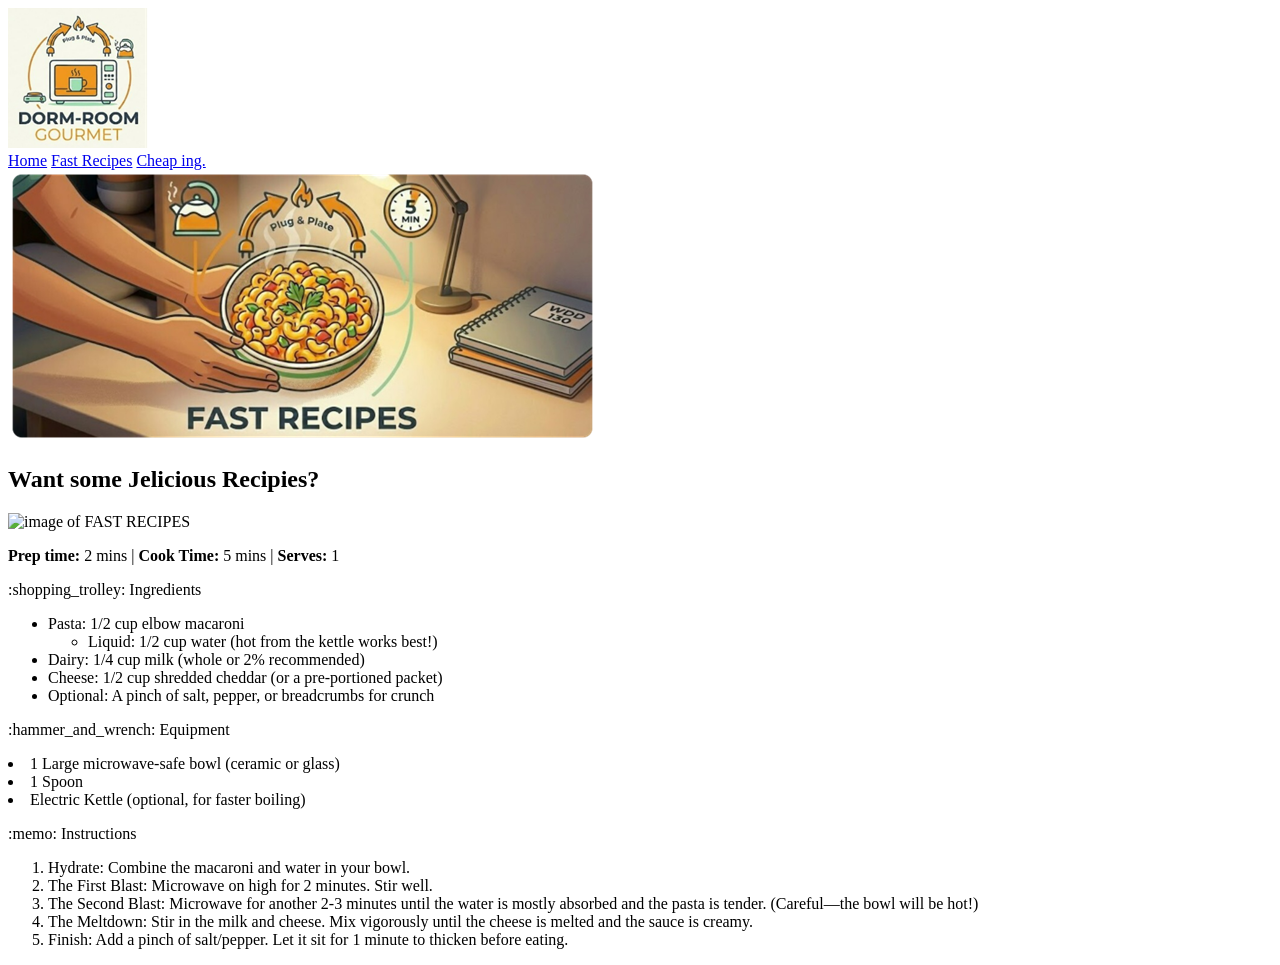
==== fast_recipes.html @ 4f95b5c5 "Update fast_recipes.html" ====
<!DOCTYPE html>
<html lang="en">
<head>
    <meta charset="UTF-8">
    <meta name="viewport" content="width=device-width, initial-scale=1.0">
    <title>Hendricks, Parker's Fast Recipes Page</title>
</head>
<body>
 <header>
   <div class="navigation">
    <a id="icon_link" href="index.html">
    <img class="icon-header" src="images/logo.png" alt="DORM-ROOM logo">
    </a>
    <nav>
        <a class="home" href="index.html"><span>Home</span></a>
        <a class="web" href="fast_recipes.html"><span>Fast Recipes</span></a>
        <a class="ice" href="cheap_ing.html"><span>Cheap ing.</span></a>
    </nav>
    </div>
    <img id="hero-img" src="images/fastrecipes_hero.png" alt="image of FAST RECIPES">
 </header>
 <main>
 <section>
    <h1>Want some Jelicious Recipies?</h1>
     <img src="images/recipes.png" alt="image of FAST RECIPES">
     <p><strong>Prep time:</strong> 2 mins | <strong>Cook Time:</strong> 5 mins | <strong>Serves:</strong> 1</p>
     <p>:shopping_trolley: Ingredients</p>
    <ul>
    <li>Pasta: 1/2 cup elbow macaroni </li>
         <ul><li>Liquid: 1/2 cup water (hot from the kettle works best!)</li></ul>
    <li>Dairy: 1/4 cup milk (whole or 2% recommended) </li>
    <li>Cheese: 1/2 cup shredded cheddar (or a pre-portioned packet) </li>
    <li>Optional: A pinch of salt, pepper, or breadcrumbs for crunch </li>
    </ul>
     <p>:hammer_and_wrench: Equipment</p>
     <li>1 Large microwave-safe bowl (ceramic or glass) </li>
     <li>1 Spoon </li>
     <li>Electric Kettle (optional, for faster boiling) </li>
     <p>:memo: Instructions</p>
     <ol>
         <li>Hydrate: Combine the macaroni and water in your bowl. </li>
         <li>The First Blast: Microwave on high for 2 minutes. Stir well. </li>
         <li>The Second Blast: Microwave for another 2-3 minutes until the water is mostly absorbed and the pasta is tender. (Careful—the bowl will be hot!) </li>
         <li>The Meltdown: Stir in the milk and cheese. Mix vigorously until the cheese is melted and the sauce is creamy. </li>
         <li>Finish: Add a pinch of salt/pepper. Let it sit for 1 minute to thicken before eating. </li>
     </ol>
 </section>
</body>
</html>
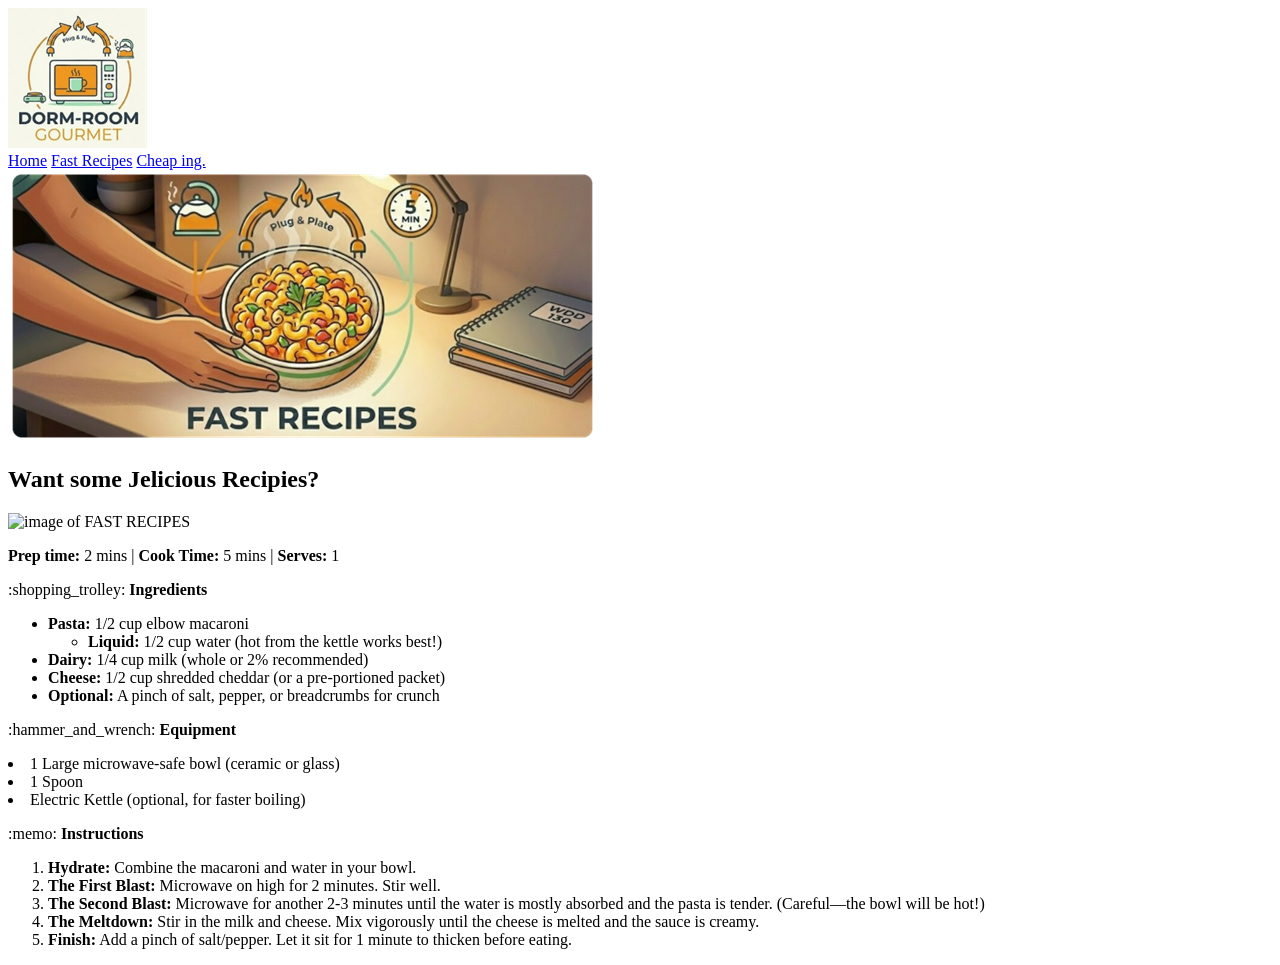
==== commit 1207ffa7: "Update fast_recipes.html" ====
--- a/fast_recipes.html
+++ b/fast_recipes.html
@@ -24,25 +24,27 @@
     <h1>Want some Jelicious Recipies?</h1>
      <img src="images/recipes.png" alt="image of FAST RECIPES">
      <p><strong>Prep time:</strong> 2 mins | <strong>Cook Time:</strong> 5 mins | <strong>Serves:</strong> 1</p>
-     <p>:shopping_trolley: Ingredients</p>
+     <p>:shopping_trolley: <strong>Ingredients</strong></p>
     <ul>
-    <li>Pasta: 1/2 cup elbow macaroni </li>
-         <ul><li>Liquid: 1/2 cup water (hot from the kettle works best!)</li></ul>
-    <li>Dairy: 1/4 cup milk (whole or 2% recommended) </li>
-    <li>Cheese: 1/2 cup shredded cheddar (or a pre-portioned packet) </li>
-    <li>Optional: A pinch of salt, pepper, or breadcrumbs for crunch </li>
+    <li><strong>Pasta:</strong> 1/2 cup elbow macaroni </li>
+         <ul>
+             <li><strong>Liquid:</strong> 1/2 cup water (hot from the kettle works best!)</li>
+         </ul>
+    <li><strong>Dairy:</strong> 1/4 cup milk (whole or 2% recommended) </li>
+    <li><strong>Cheese:</strong> 1/2 cup shredded cheddar (or a pre-portioned packet) </li>
+    <li><strong>Optional:</strong> A pinch of salt, pepper, or breadcrumbs for crunch </li>
     </ul>
-     <p>:hammer_and_wrench: Equipment</p>
+     <p>:hammer_and_wrench: <strong>Equipment</strong></p>
      <li>1 Large microwave-safe bowl (ceramic or glass) </li>
      <li>1 Spoon </li>
      <li>Electric Kettle (optional, for faster boiling) </li>
-     <p>:memo: Instructions</p>
+     <p>:memo: <strong>Instructions</strong></p>
      <ol>
-         <li>Hydrate: Combine the macaroni and water in your bowl. </li>
-         <li>The First Blast: Microwave on high for 2 minutes. Stir well. </li>
-         <li>The Second Blast: Microwave for another 2-3 minutes until the water is mostly absorbed and the pasta is tender. (Careful—the bowl will be hot!) </li>
-         <li>The Meltdown: Stir in the milk and cheese. Mix vigorously until the cheese is melted and the sauce is creamy. </li>
-         <li>Finish: Add a pinch of salt/pepper. Let it sit for 1 minute to thicken before eating. </li>
+         <li><strong>Hydrate:</strong> Combine the macaroni and water in your bowl. </li>
+         <li><strong>The First Blast:</strong> Microwave on high for 2 minutes. Stir well. </li>
+         <li><strong>The Second Blast:</strong> Microwave for another 2-3 minutes until the water is mostly absorbed and the pasta is tender. (Careful—the bowl will be hot!) </li>
+         <li><strong>The Meltdown:</strong> Stir in the milk and cheese. Mix vigorously until the cheese is melted and the sauce is creamy. </li>
+         <li><strong>Finish:</strong> Add a pinch of salt/pepper. Let it sit for 1 minute to thicken before eating. </li>
      </ol>
  </section>
 </body>
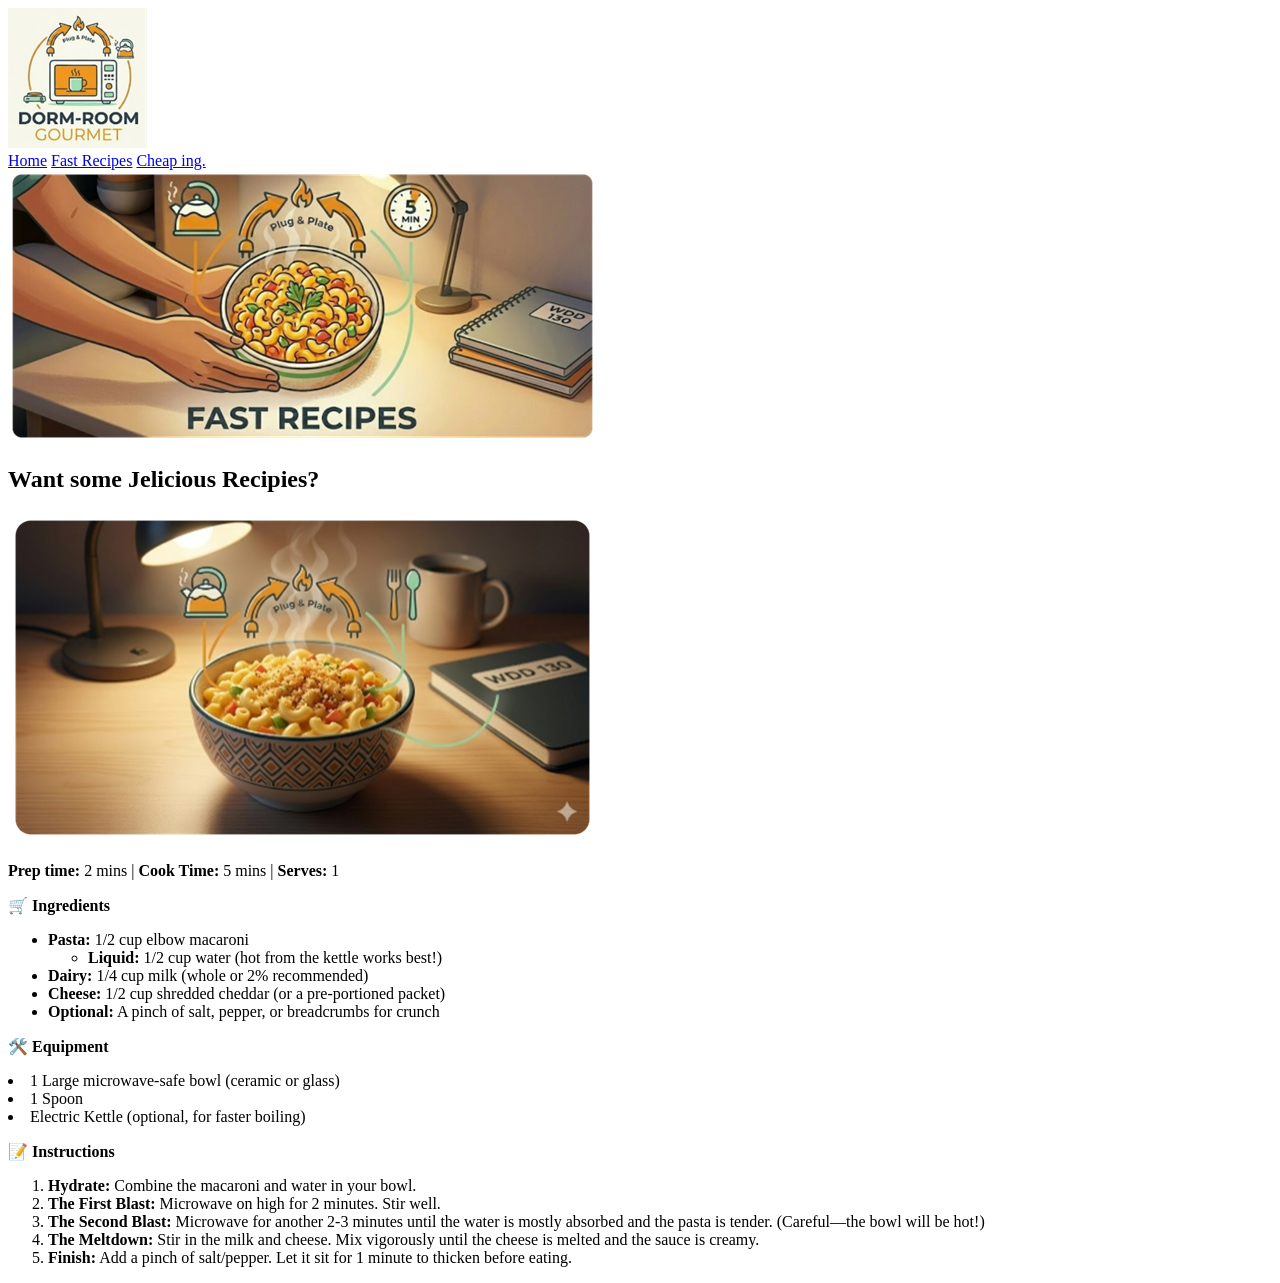
==== commit fa0ed6b2: "Update fast_recipes.html" ====
--- a/fast_recipes.html
+++ b/fast_recipes.html
@@ -22,9 +22,9 @@
  <main>
  <section>
     <h1>Want some Jelicious Recipies?</h1>
-     <img src="images/recipes.png" alt="image of FAST RECIPES">
+     <img src="images/recipe.png" alt="image of FAST RECIPES">
      <p><strong>Prep time:</strong> 2 mins | <strong>Cook Time:</strong> 5 mins | <strong>Serves:</strong> 1</p>
-     <p>:shopping_trolley: <strong>Ingredients</strong></p>
+     <p>🛒 <strong>Ingredients</strong></p>
     <ul>
     <li><strong>Pasta:</strong> 1/2 cup elbow macaroni </li>
          <ul>
@@ -34,11 +34,11 @@
     <li><strong>Cheese:</strong> 1/2 cup shredded cheddar (or a pre-portioned packet) </li>
     <li><strong>Optional:</strong> A pinch of salt, pepper, or breadcrumbs for crunch </li>
     </ul>
-     <p>:hammer_and_wrench: <strong>Equipment</strong></p>
+     <p>🛠️ <strong>Equipment</strong></p>
      <li>1 Large microwave-safe bowl (ceramic or glass) </li>
      <li>1 Spoon </li>
      <li>Electric Kettle (optional, for faster boiling) </li>
-     <p>:memo: <strong>Instructions</strong></p>
+     <p>📝 <strong>Instructions</strong></p>
      <ol>
          <li><strong>Hydrate:</strong> Combine the macaroni and water in your bowl. </li>
          <li><strong>The First Blast:</strong> Microwave on high for 2 minutes. Stir well. </li>
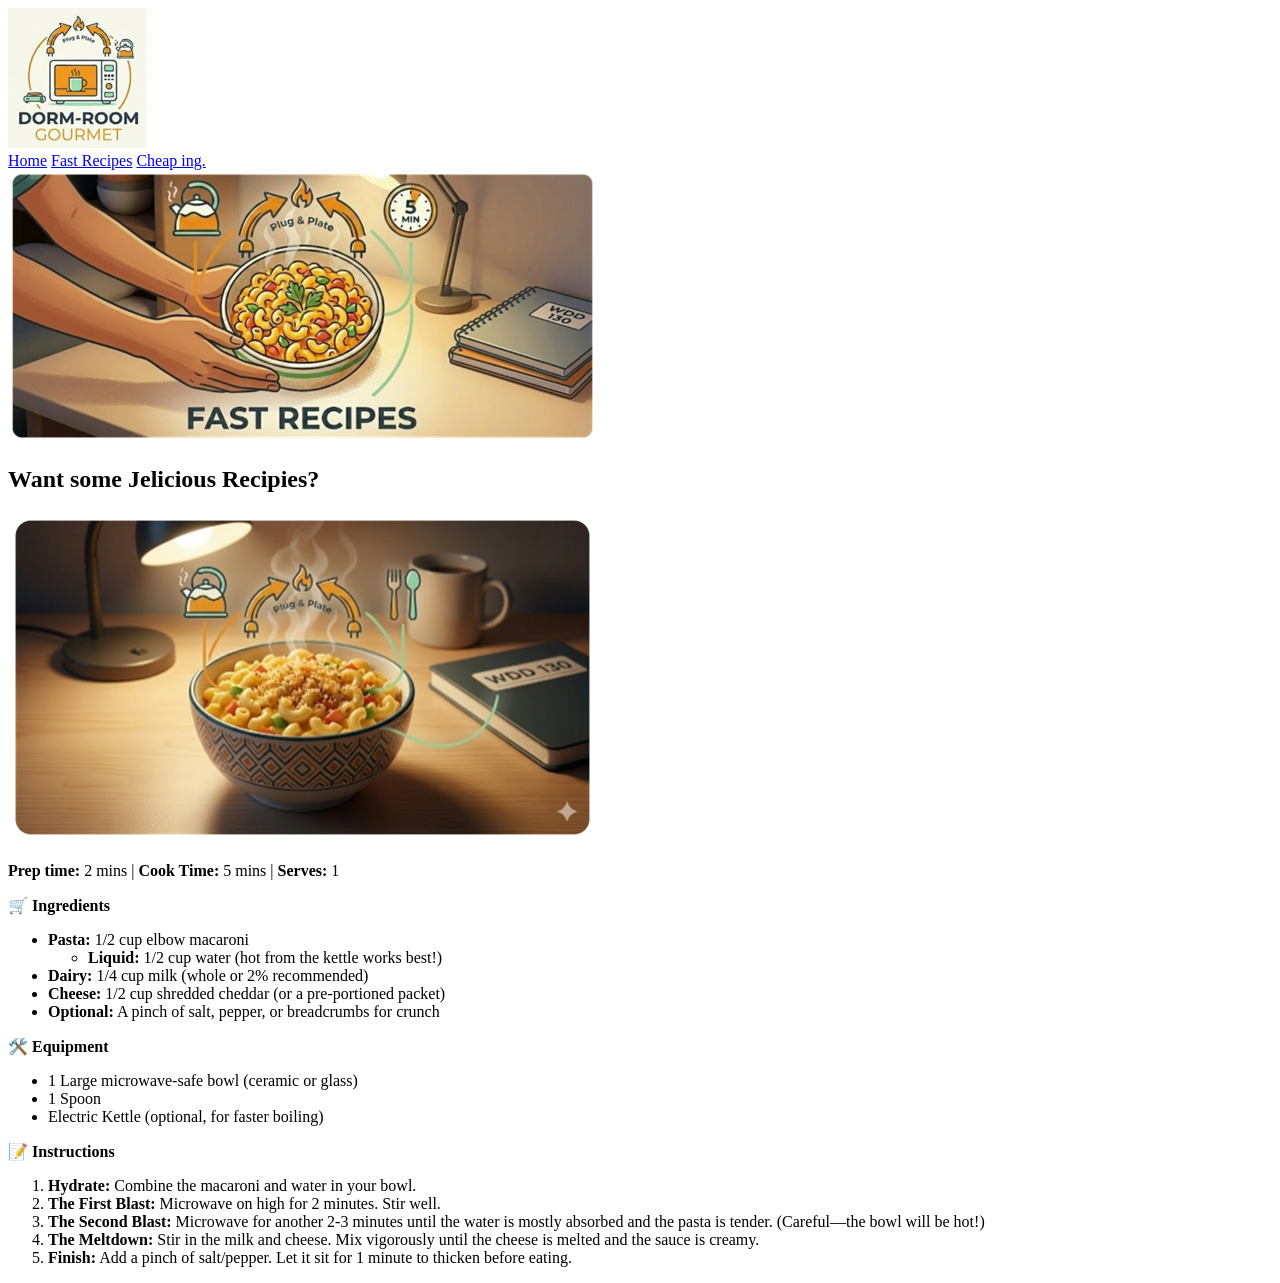
==== commit 0ebe3bc9: "Update fast_recipes.html" ====
--- a/fast_recipes.html
+++ b/fast_recipes.html
@@ -35,9 +35,11 @@
     <li><strong>Optional:</strong> A pinch of salt, pepper, or breadcrumbs for crunch </li>
     </ul>
      <p>🛠️ <strong>Equipment</strong></p>
+     <ul>
      <li>1 Large microwave-safe bowl (ceramic or glass) </li>
      <li>1 Spoon </li>
      <li>Electric Kettle (optional, for faster boiling) </li>
+     </ul>
      <p>📝 <strong>Instructions</strong></p>
      <ol>
          <li><strong>Hydrate:</strong> Combine the macaroni and water in your bowl. </li>
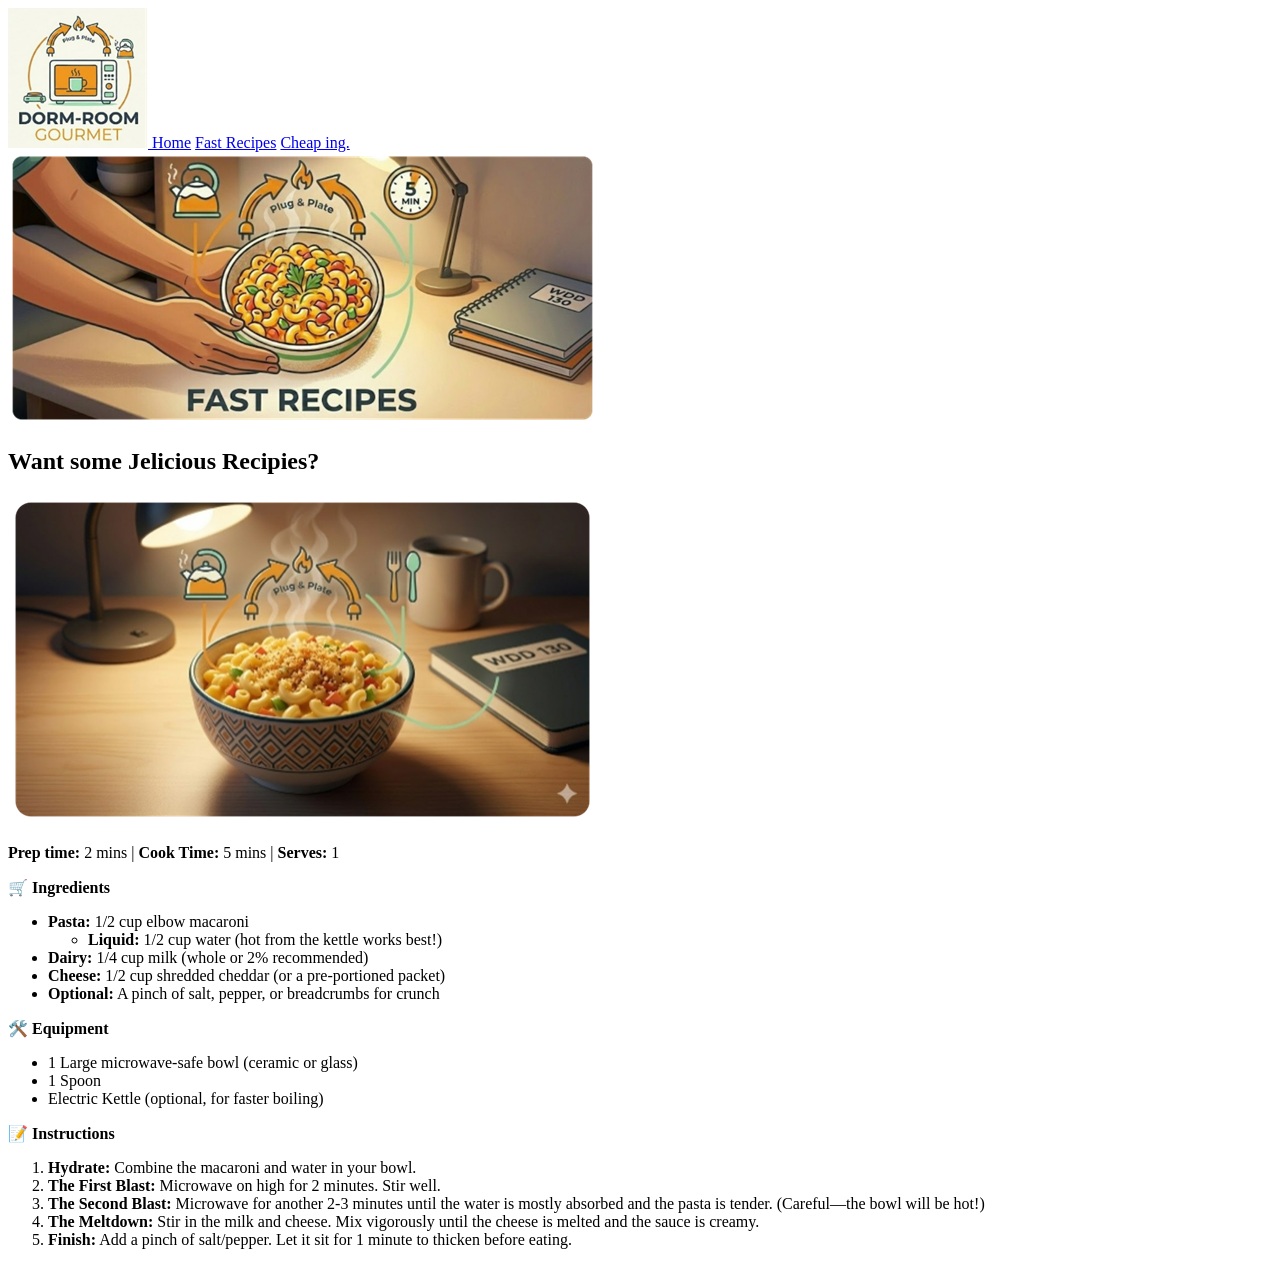
==== commit 9d0d8ef4: "Update fast_recipes.html" ====
--- a/fast_recipes.html
+++ b/fast_recipes.html
@@ -1,5 +1,6 @@
 <!DOCTYPE html>
 <html lang="en">
+<link rel="stylesheet" href="page2.css">
 <head>
     <meta charset="UTF-8">
     <meta name="viewport" content="width=device-width, initial-scale=1.0">
@@ -7,22 +8,21 @@
 </head>
 <body>
  <header>
-   <div class="navigation">
-    <a id="icon_link" href="index.html">
+    <nav>
+         <a id="icon_link" href="index.html">
     <img class="icon-header" src="images/logo.png" alt="DORM-ROOM logo">
     </a>
-    <nav>
         <a class="home" href="index.html"><span>Home</span></a>
-        <a class="web" href="fast_recipes.html"><span>Fast Recipes</span></a>
-        <a class="ice" href="cheap_ing.html"><span>Cheap ing.</span></a>
+        <a class="page2" href="fast_recipes.html"><span>Fast Recipes</span></a>
+        <a class="page3" href="cheap_ing.html"><span>Cheap ing.</span></a>
     </nav>
-    </div>
-    <img id="hero-img" src="images/fastrecipes_hero.png" alt="image of FAST RECIPES">
  </header>
  <main>
+    <img id="hero-img" src="images/fastrecipes_hero.png" alt="image of FAST RECIPES">
  <section>
     <h1>Want some Jelicious Recipies?</h1>
-     <img src="images/recipe.png" alt="image of FAST RECIPES">
+     <img class="photo3" src="images/recipe.png" alt="image of FAST RECIPES">
+     <div class="list">
      <p><strong>Prep time:</strong> 2 mins | <strong>Cook Time:</strong> 5 mins | <strong>Serves:</strong> 1</p>
      <p>🛒 <strong>Ingredients</strong></p>
     <ul>
@@ -48,6 +48,8 @@
          <li><strong>The Meltdown:</strong> Stir in the milk and cheese. Mix vigorously until the cheese is melted and the sauce is creamy. </li>
          <li><strong>Finish:</strong> Add a pinch of salt/pepper. Let it sit for 1 minute to thicken before eating. </li>
      </ol>
+     </div>
  </section>
+ </main>
 </body>
 </html>
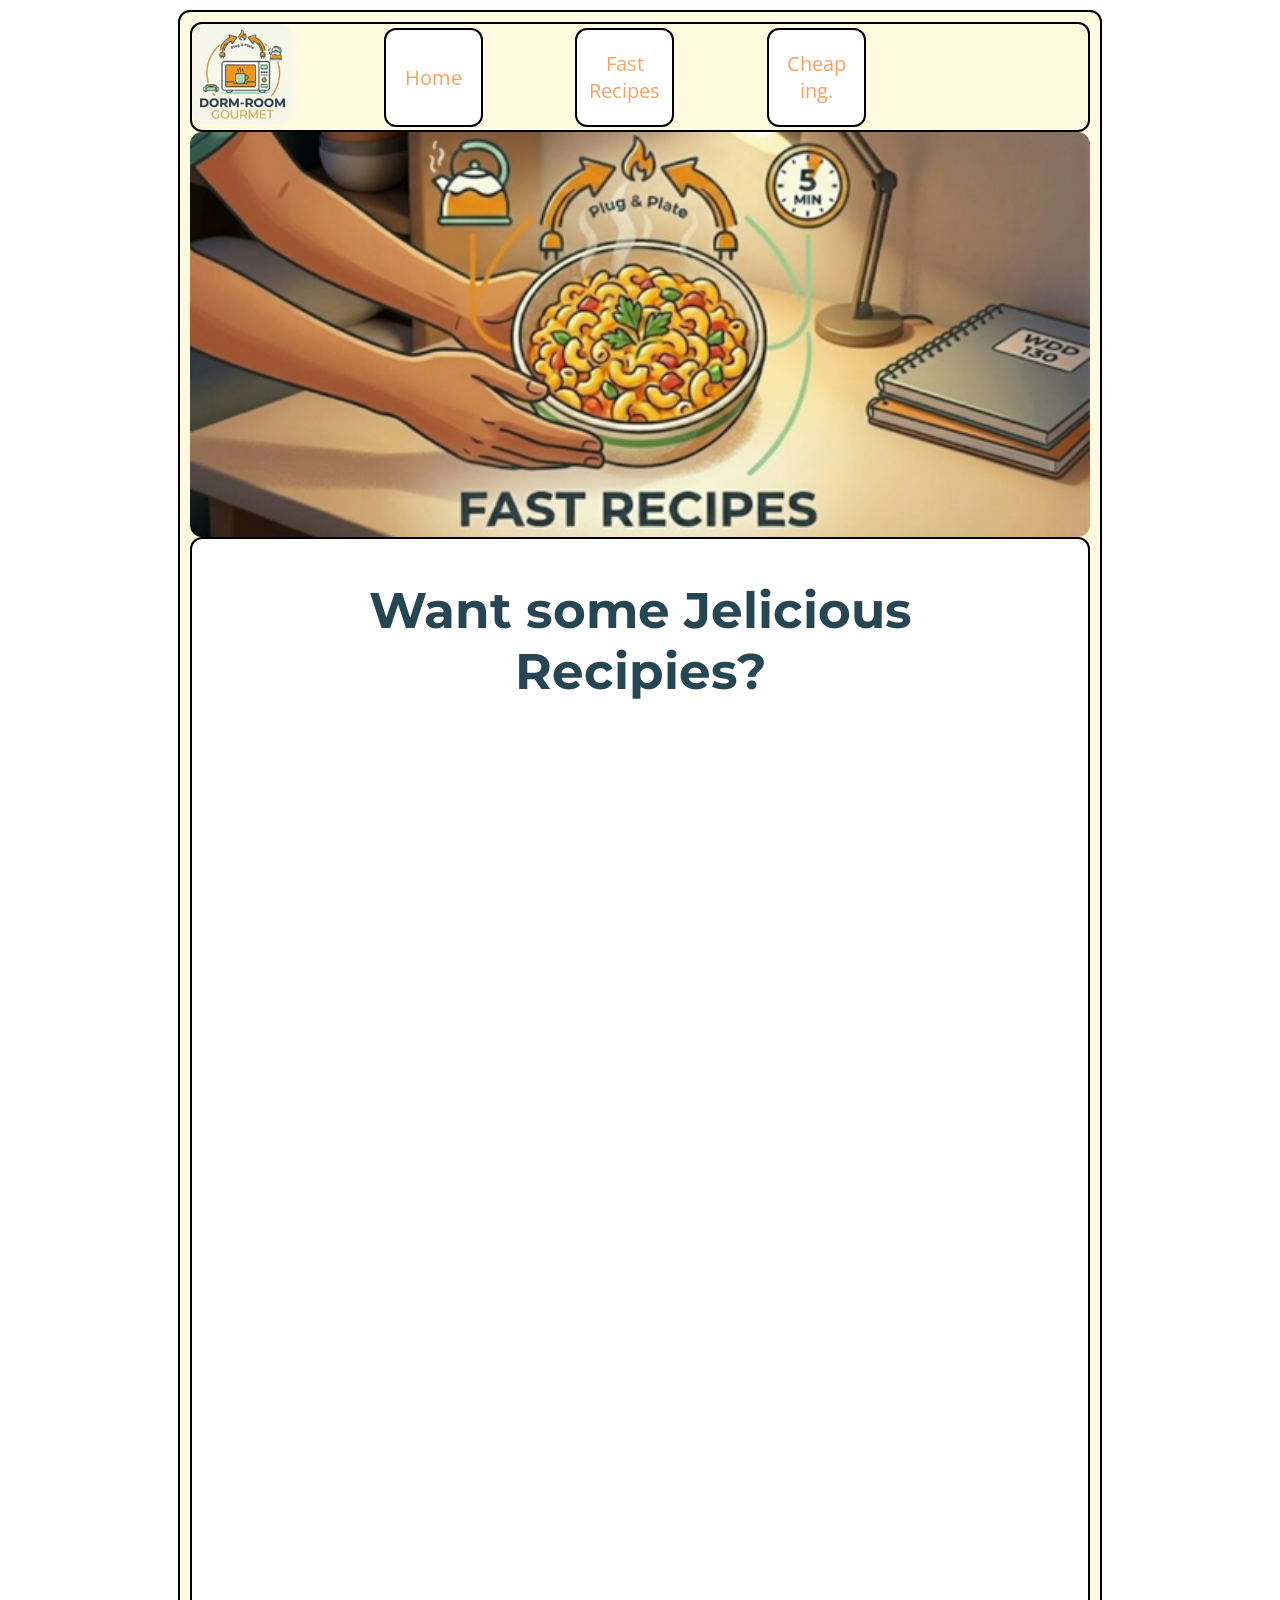
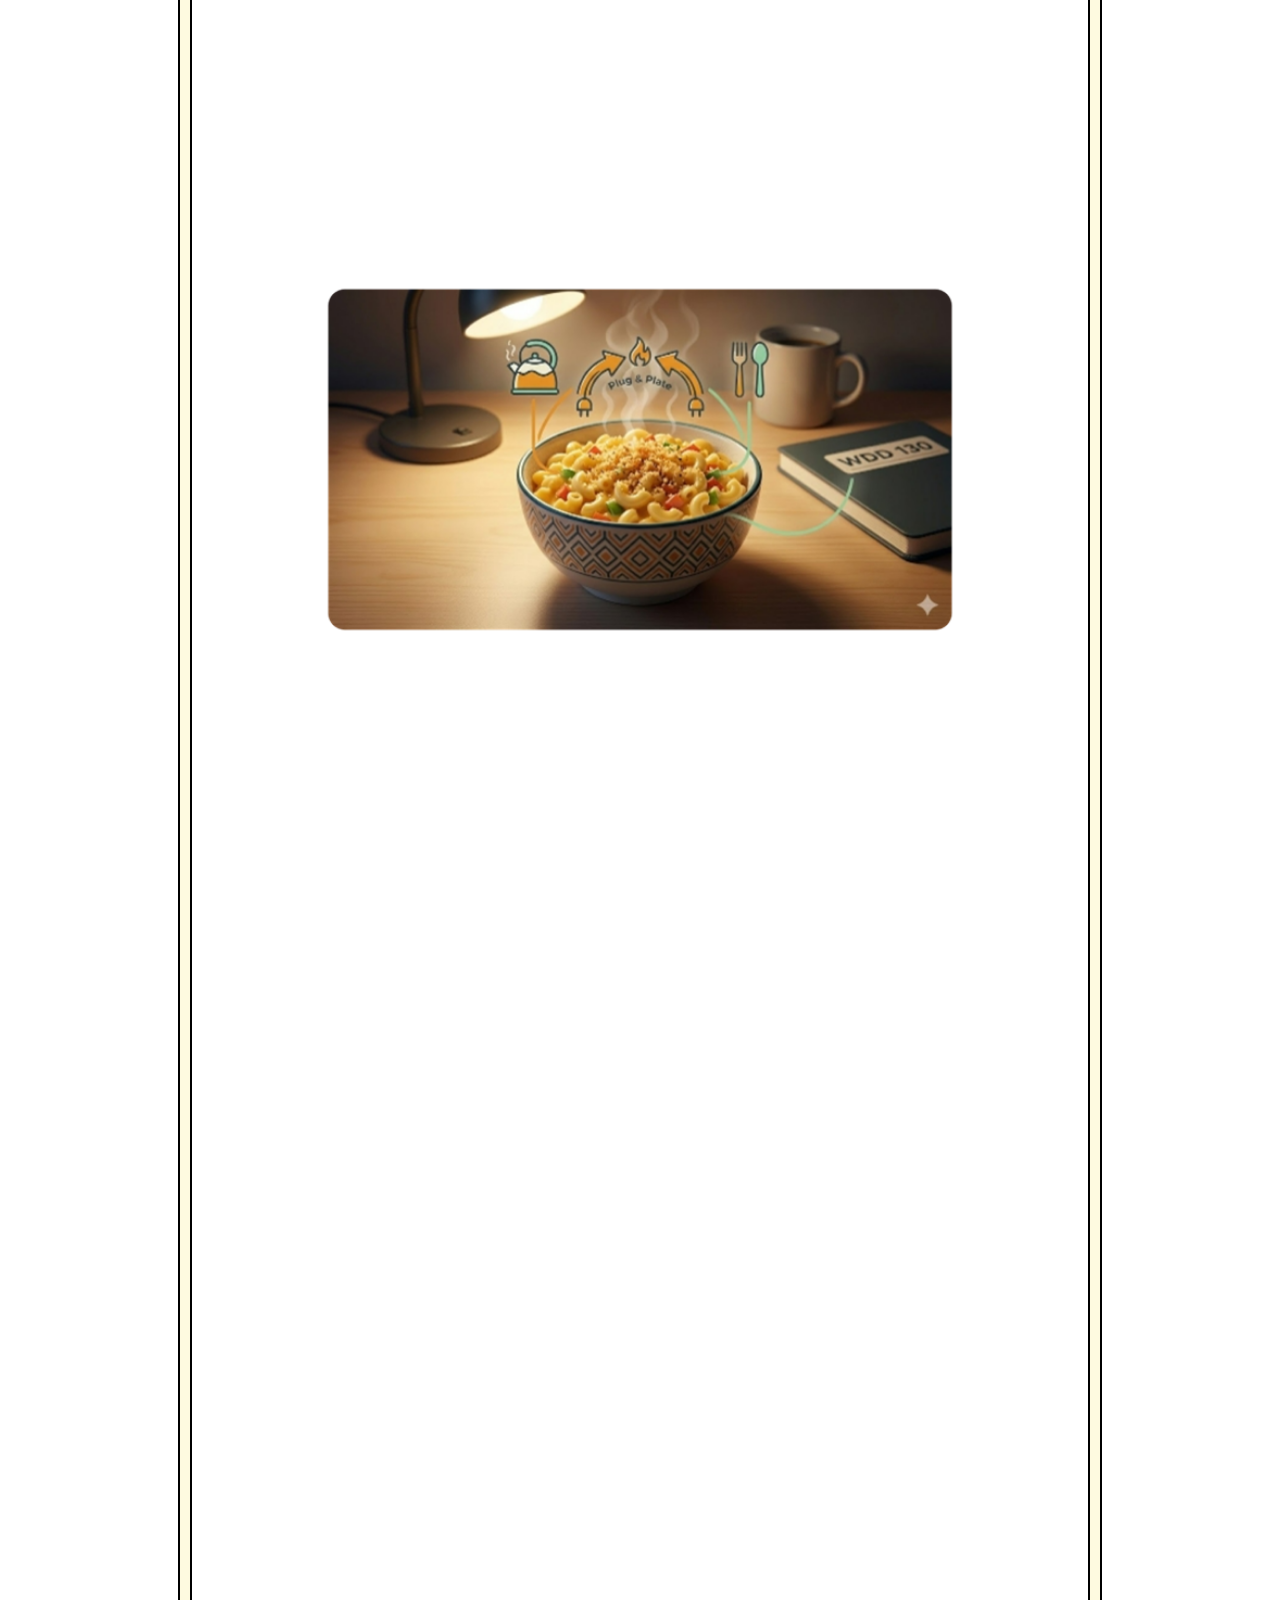
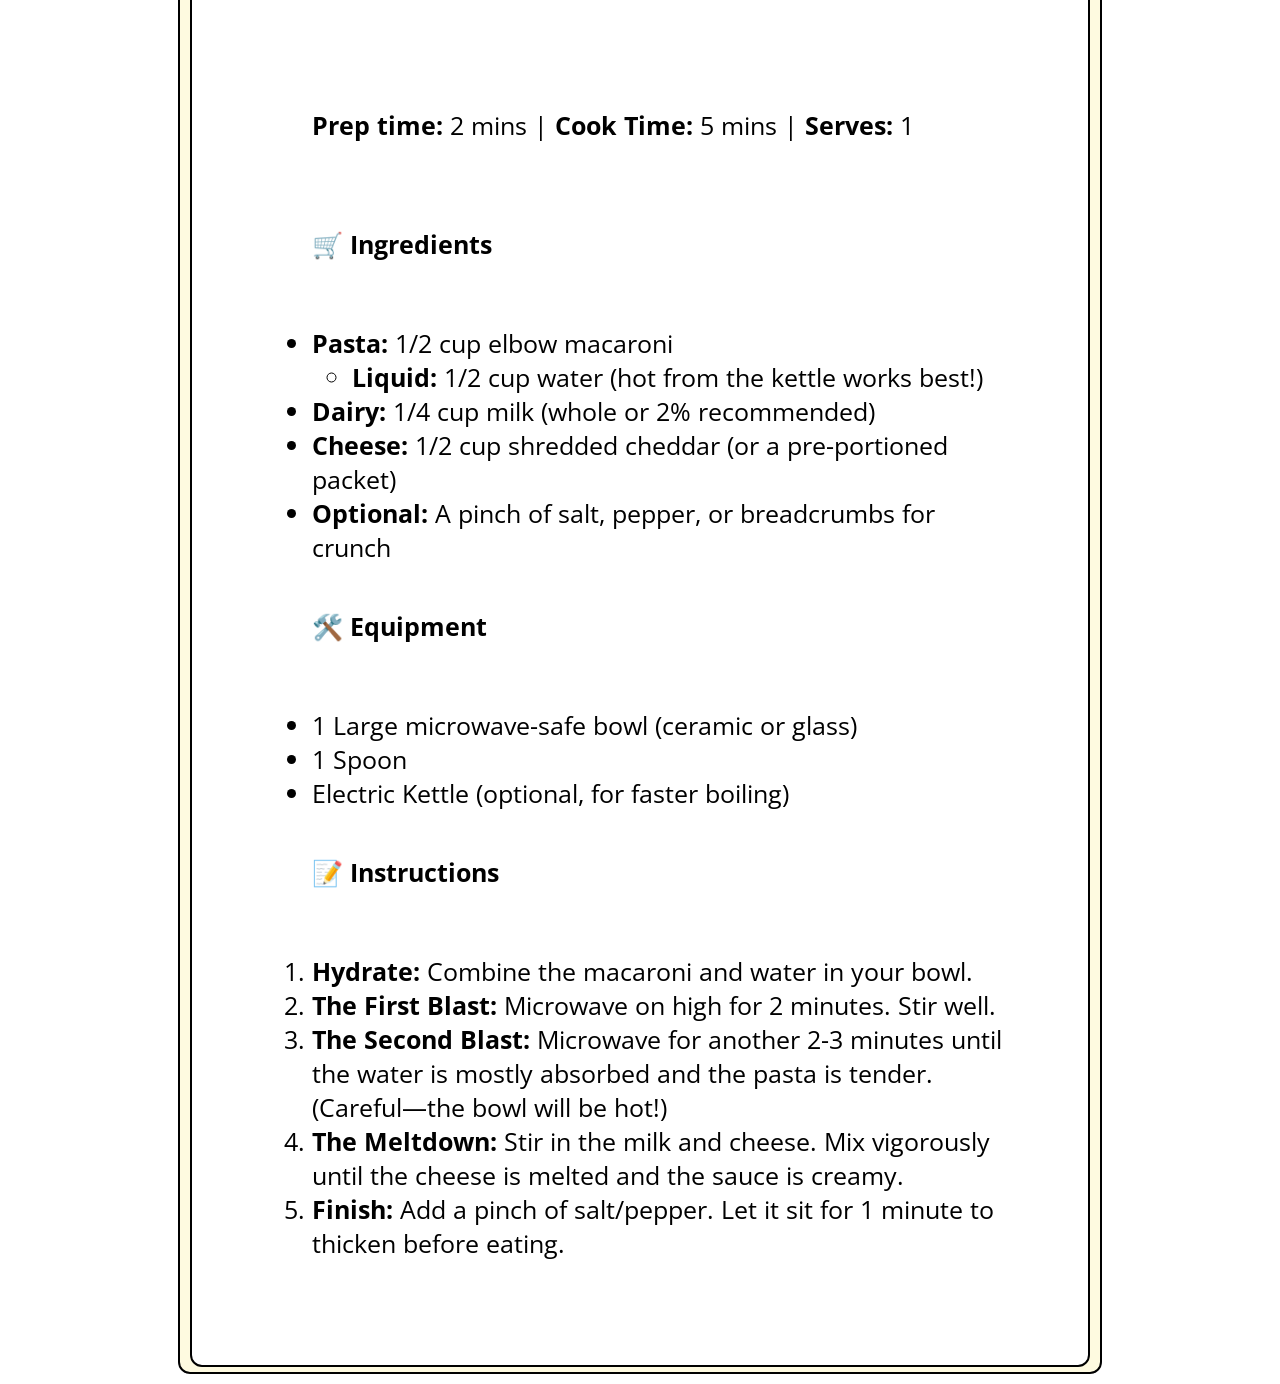
==== commit e957b0ba: "Update fast_recipes.html" ====
--- a/fast_recipes.html
+++ b/fast_recipes.html
@@ -1,6 +1,6 @@
 <!DOCTYPE html>
 <html lang="en">
-<link rel="stylesheet" href="page2.css">
+<link rel="stylesheet" href="styles.css">
 <head>
     <meta charset="UTF-8">
     <meta name="viewport" content="width=device-width, initial-scale=1.0">
--- a/styles.css
+++ b/styles.css
@@ -0,0 +1,137 @@
+@import url('https://fonts.googleapis.com/css2?family=Caveat:wght@400..700&family=Figtree:ital,wght@0,300..900;1,300..900&family=Leckerli+One&family=Lobster&family=Open+Sans:ital,wght@0,300..800;1,300..800&family=Permanent+Marker&family=Salsa&family=Sue+Ellen+Francisco&display=swap');
+@import url('https://fonts.googleapis.com/css2?family=Caveat:wght@400..700&family=Figtree:ital,wght@0,300..900;1,300..900&family=Leckerli+One&family=Lobster&family=Montserrat:ital,wght@0,100..900;1,100..900&family=Open+Sans:ital,wght@0,300..800;1,300..800&family=Permanent+Marker&family=Salsa&family=Sue+Ellen+Francisco&display=swap');
+
+html{
+    background-color: white;
+}
+
+body {
+    margin: 10px auto;
+    width: 900px;
+    font-family: "Open sans", sans-serif;
+    background-color: #FEFAE0;
+    border-radius: 12px;
+    border: 2px solid black;
+    padding: 10px;
+}
+header {
+    display: grid;
+    grid-template-columns: 4fr 1fr;
+    background-color: #FEFAE0;
+    border-radius: 12px;
+    border: 2px solid black;
+}
+
+nav {
+    grid-column: 1/2;
+    display: grid;
+    grid-template-columns: 1fr 1fr 1fr 1fr;
+    gap: 50px;
+    font-size: 20px;
+}
+
+.icon-header {
+    grid-column: 1/2;
+    width: 100px;
+    background-color: #FEFAE0;
+    border-radius: 12px;
+}
+
+.home {
+    grid-column: 2/3;
+    color: #F4A261;
+    background-color: white;
+    width: 95px;
+    height: 95px;
+    text-decoration: none;
+    border-radius: 12px;
+    border: 2px solid black;
+    align-self: center;
+    align-content: center;
+    text-align: center;
+}
+
+.page2 {
+    grid-column: 3/4;
+    color: #F4A261;
+    background-color: white;
+    width: 95px;
+    height: 95px;
+    text-decoration: none;
+    border-radius: 12px;
+    border: 2px solid black;
+    align-self: center;
+    align-content: center;
+    text-align: center;
+}
+
+.page3 {
+    grid-column: 4/5;
+    color: #F4A261;
+    background-color: white;
+    width: 95px;
+    height: 95px;
+    text-decoration: none;
+    border-radius: 12px;
+    border: 2px solid black;
+    align-self: center;
+    align-content: center;
+    text-align: center;
+}
+
+#hero-img {
+    border-radius: 12px;
+    width: 100%;
+}
+
+section {
+    display: grid;
+    grid-template-columns: 1fr 2fr 1fr 2fr 1fr;
+    grid-template-rows: 1fr 1fr 1fr;
+    margin: -5px auto;
+    background-color: white;
+    border-radius: 12px;
+    border: 2px solid black;
+    justify-items: center;
+}    
+
+section h1 {
+    grid-column: 2/5;
+    grid-row: 1/2;
+    color: #264653;
+    font-family: "Montserrat", sans-serif;
+    font-size: 50px;
+    text-align: center;
+    padding: 0 30px;
+}
+
+.photo1 {
+    grid-column: 2/3;
+    grid-row: 2/3;
+    width: 100%;
+}
+
+.photo2 {
+    grid-column: 4/5;
+    grid-row: 2/3;
+    width: 100%;
+}
+
+section p {
+    font-size: 25px;
+    grid-column: 1/6;
+    grid-row: 3/4;
+    padding: 20px 40px 40px 40px;
+}
+
+.photo3 {
+    grid-column: 2/5;
+    width: 100%;
+}
+
+.list {
+    font-size: 25px;
+    grid-column: 1/6;
+    padding: 40px 80px 80px 80px;
+}
+
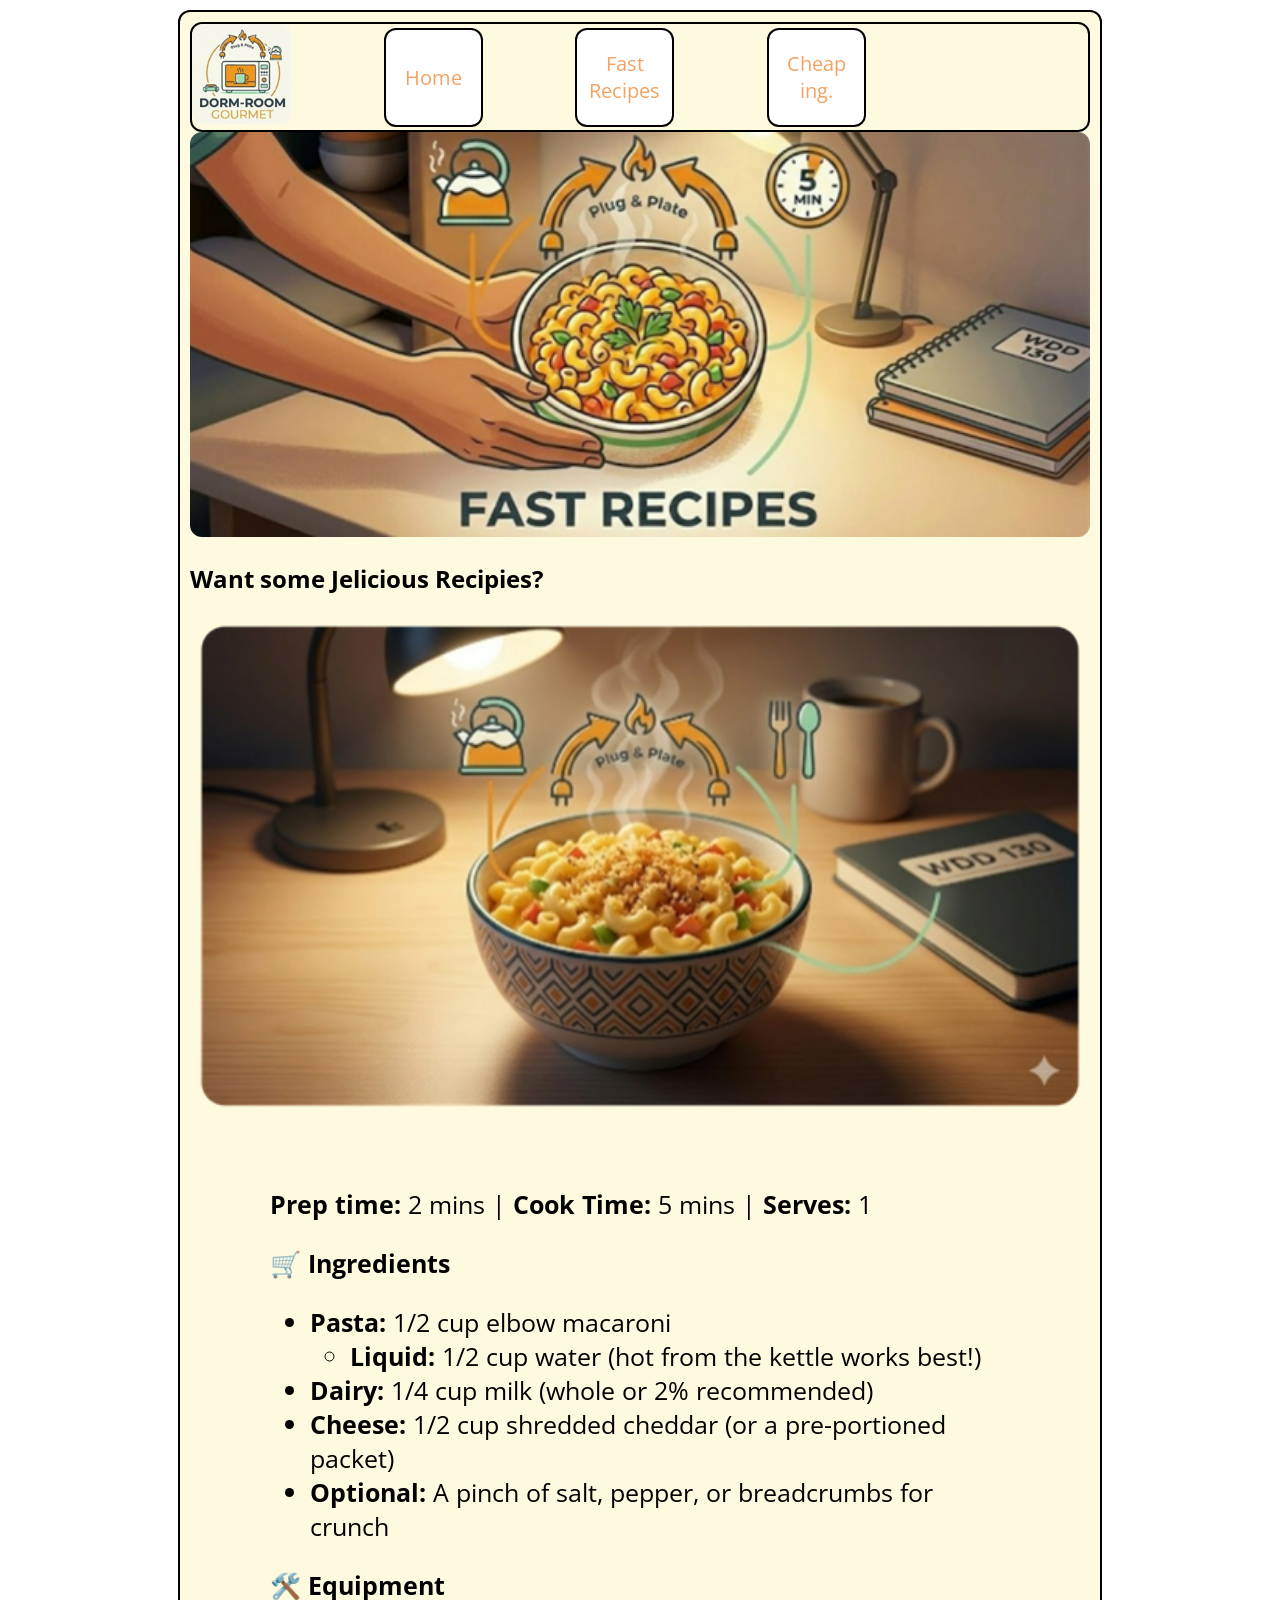
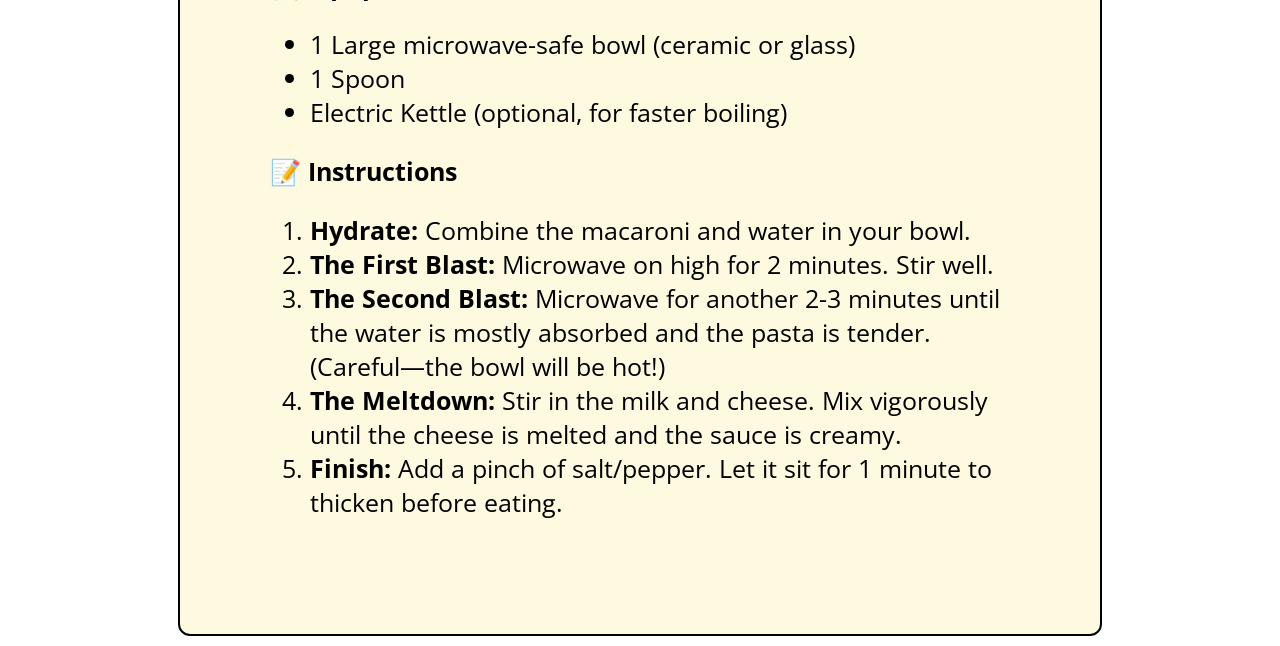
==== commit 5ebf3463: "Update fast_recipes.html" ====
--- a/fast_recipes.html
+++ b/fast_recipes.html
@@ -19,7 +19,7 @@
  </header>
  <main>
     <img id="hero-img" src="images/fastrecipes_hero.png" alt="image of FAST RECIPES">
- <section>
+ <article>
     <h1>Want some Jelicious Recipies?</h1>
      <img class="photo3" src="images/recipe.png" alt="image of FAST RECIPES">
      <div class="list">
@@ -49,7 +49,7 @@
          <li><strong>Finish:</strong> Add a pinch of salt/pepper. Let it sit for 1 minute to thicken before eating. </li>
      </ol>
      </div>
- </section>
+    </article>
  </main>
 </body>
 </html>
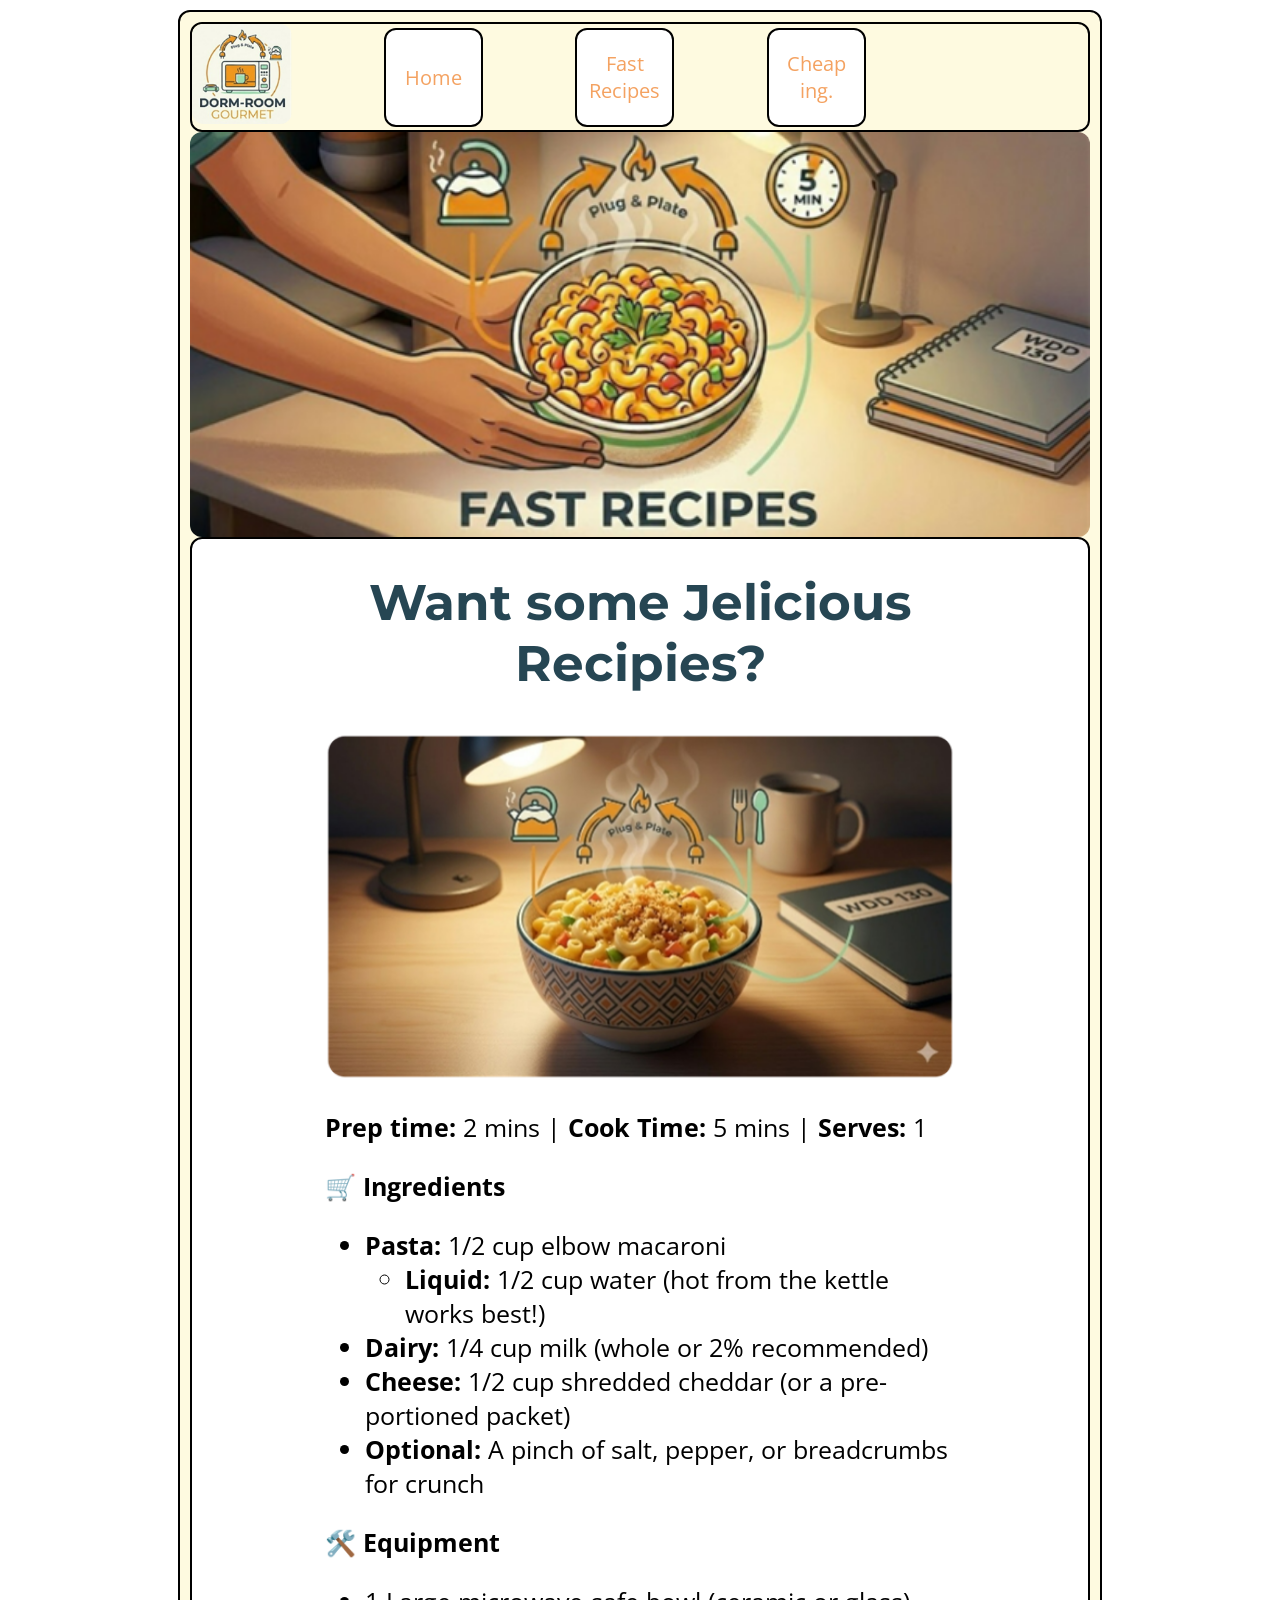
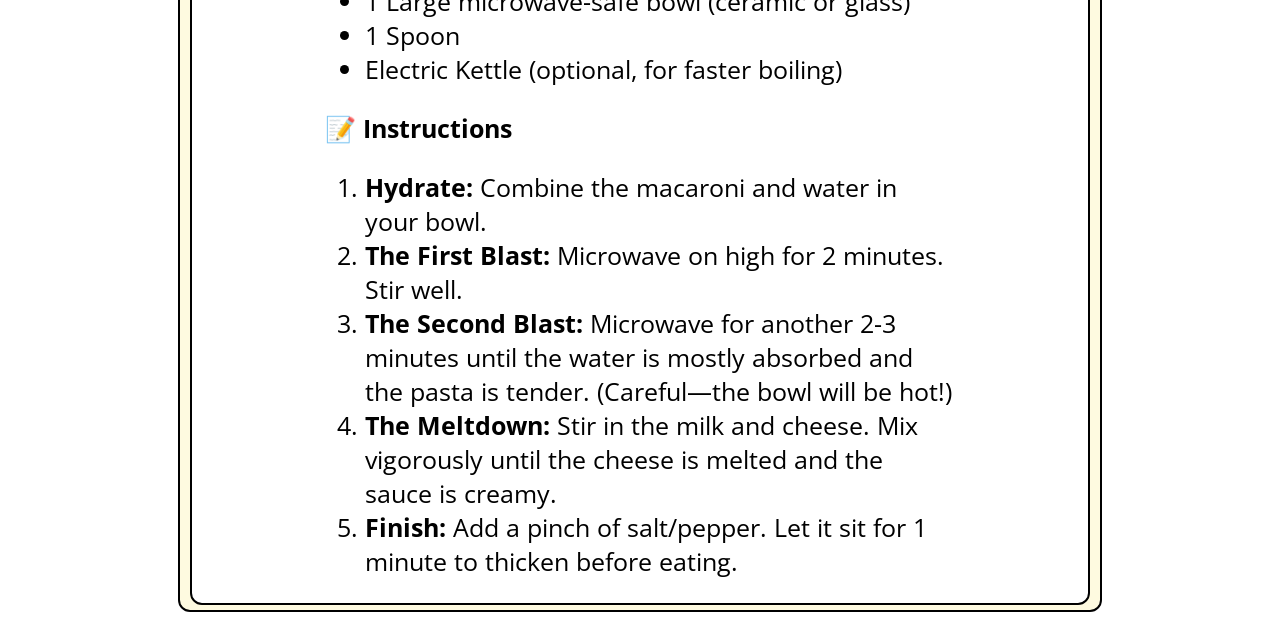
==== commit 40d9323b: "Update fast_recipes.html" ====
--- a/fast_recipes.html
+++ b/fast_recipes.html
@@ -19,7 +19,7 @@
  </header>
  <main>
     <img id="hero-img" src="images/fastrecipes_hero.png" alt="image of FAST RECIPES">
- <article>
+ <div class="article">
     <h1>Want some Jelicious Recipies?</h1>
      <img class="photo3" src="images/recipe.png" alt="image of FAST RECIPES">
      <div class="list">
@@ -49,7 +49,7 @@
          <li><strong>Finish:</strong> Add a pinch of salt/pepper. Let it sit for 1 minute to thicken before eating. </li>
      </ol>
      </div>
-    </article>
+    </div>
  </main>
 </body>
 </html>
--- a/styles.css
+++ b/styles.css
@@ -119,10 +119,30 @@
 
 section p {
     font-size: 25px;
-    grid-column: 1/6;
+    grid-column: 2/5;
     grid-row: 3/4;
-    padding: 20px 40px 40px 40px;
+    padding: 20px 5px 40px 5px;
 }
+
+.article {
+    display: grid;
+    grid-template-columns: 1fr 2fr 1fr 2fr 1fr;
+    margin: -5px auto;
+    background-color: white;
+    border-radius: 12px;
+    border: 2px solid black;
+    justify-items: center;
+}    
+
+.article h1 {
+    grid-column: 2/5;
+    color: #264653;
+    font-family: "Montserrat", sans-serif;
+    font-size: 50px;
+    text-align: center;
+    padding: 0 30px;
+}
+
 
 .photo3 {
     grid-column: 2/5;
@@ -131,7 +151,7 @@
 
 .list {
     font-size: 25px;
-    grid-column: 1/6;
-    padding: 40px 80px 80px 80px;
+    grid-column: 2/5;
+    padding: 0 5px;
 }
 
